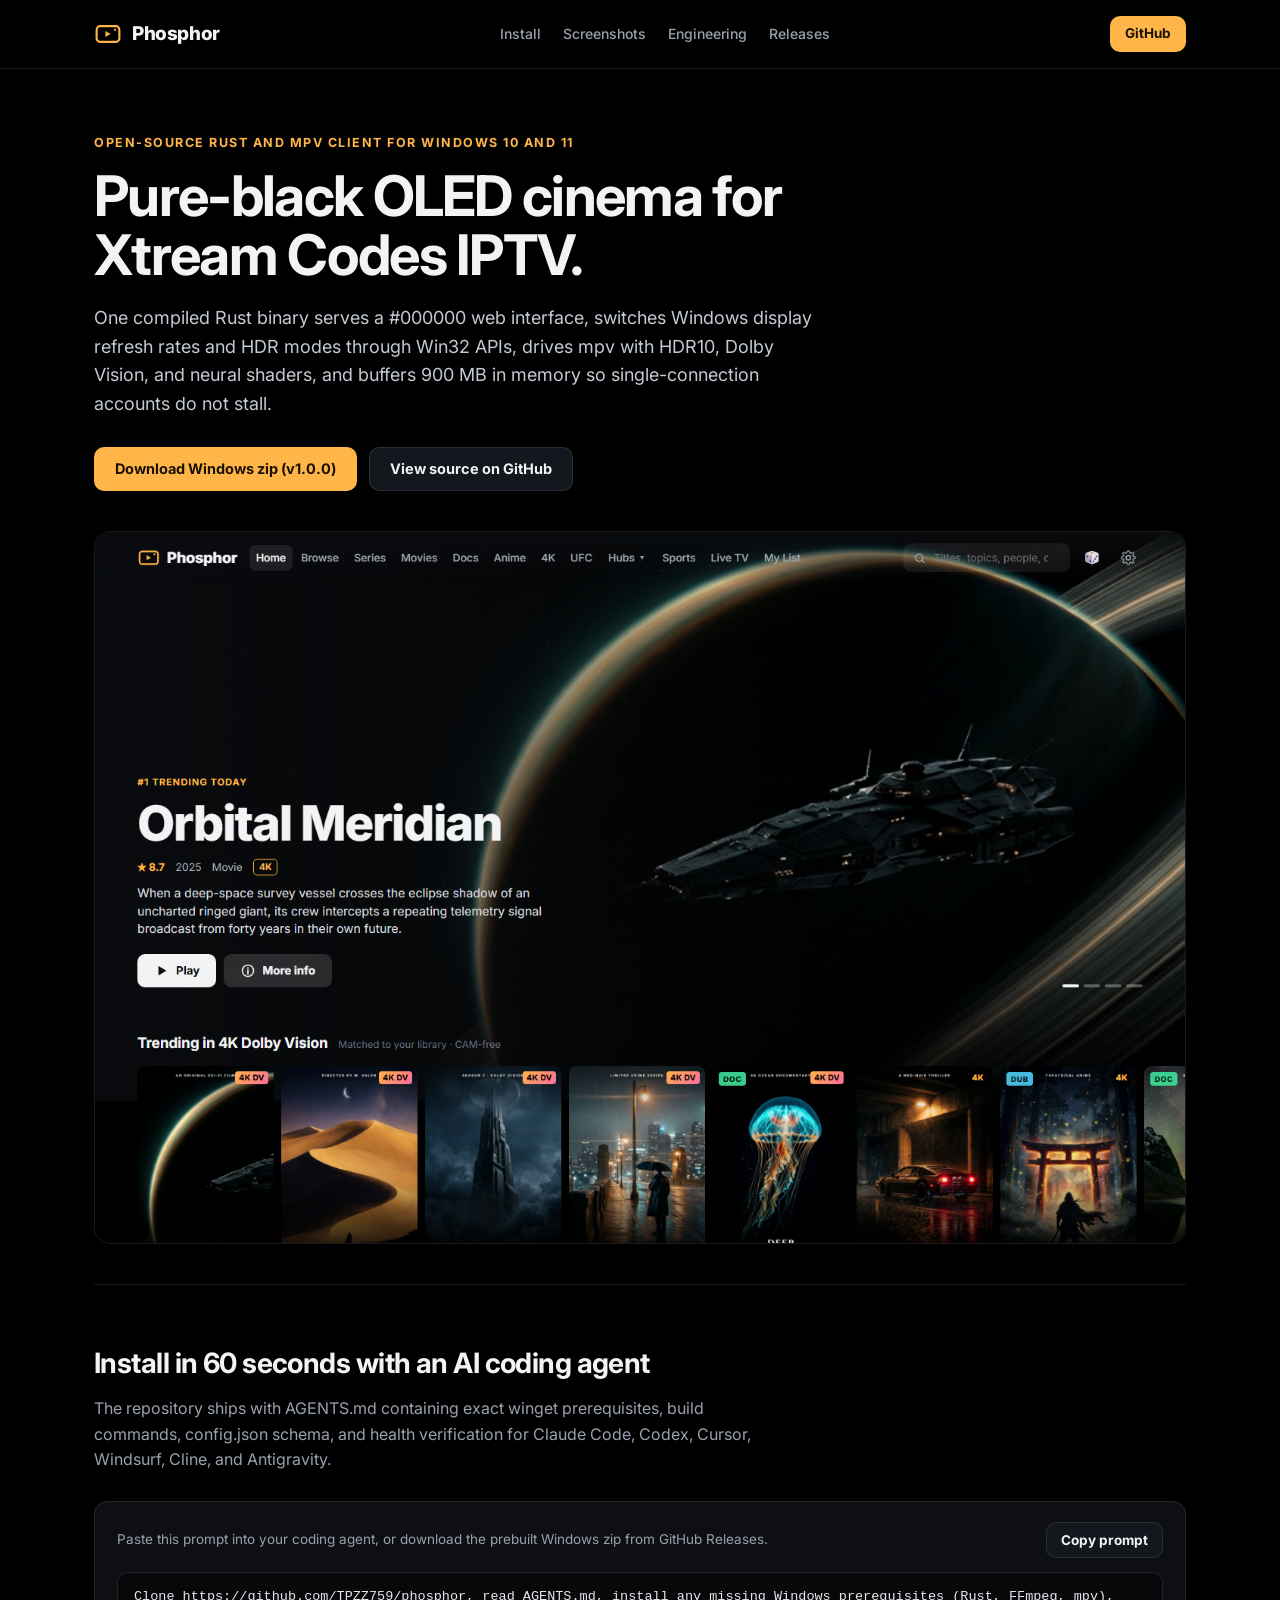
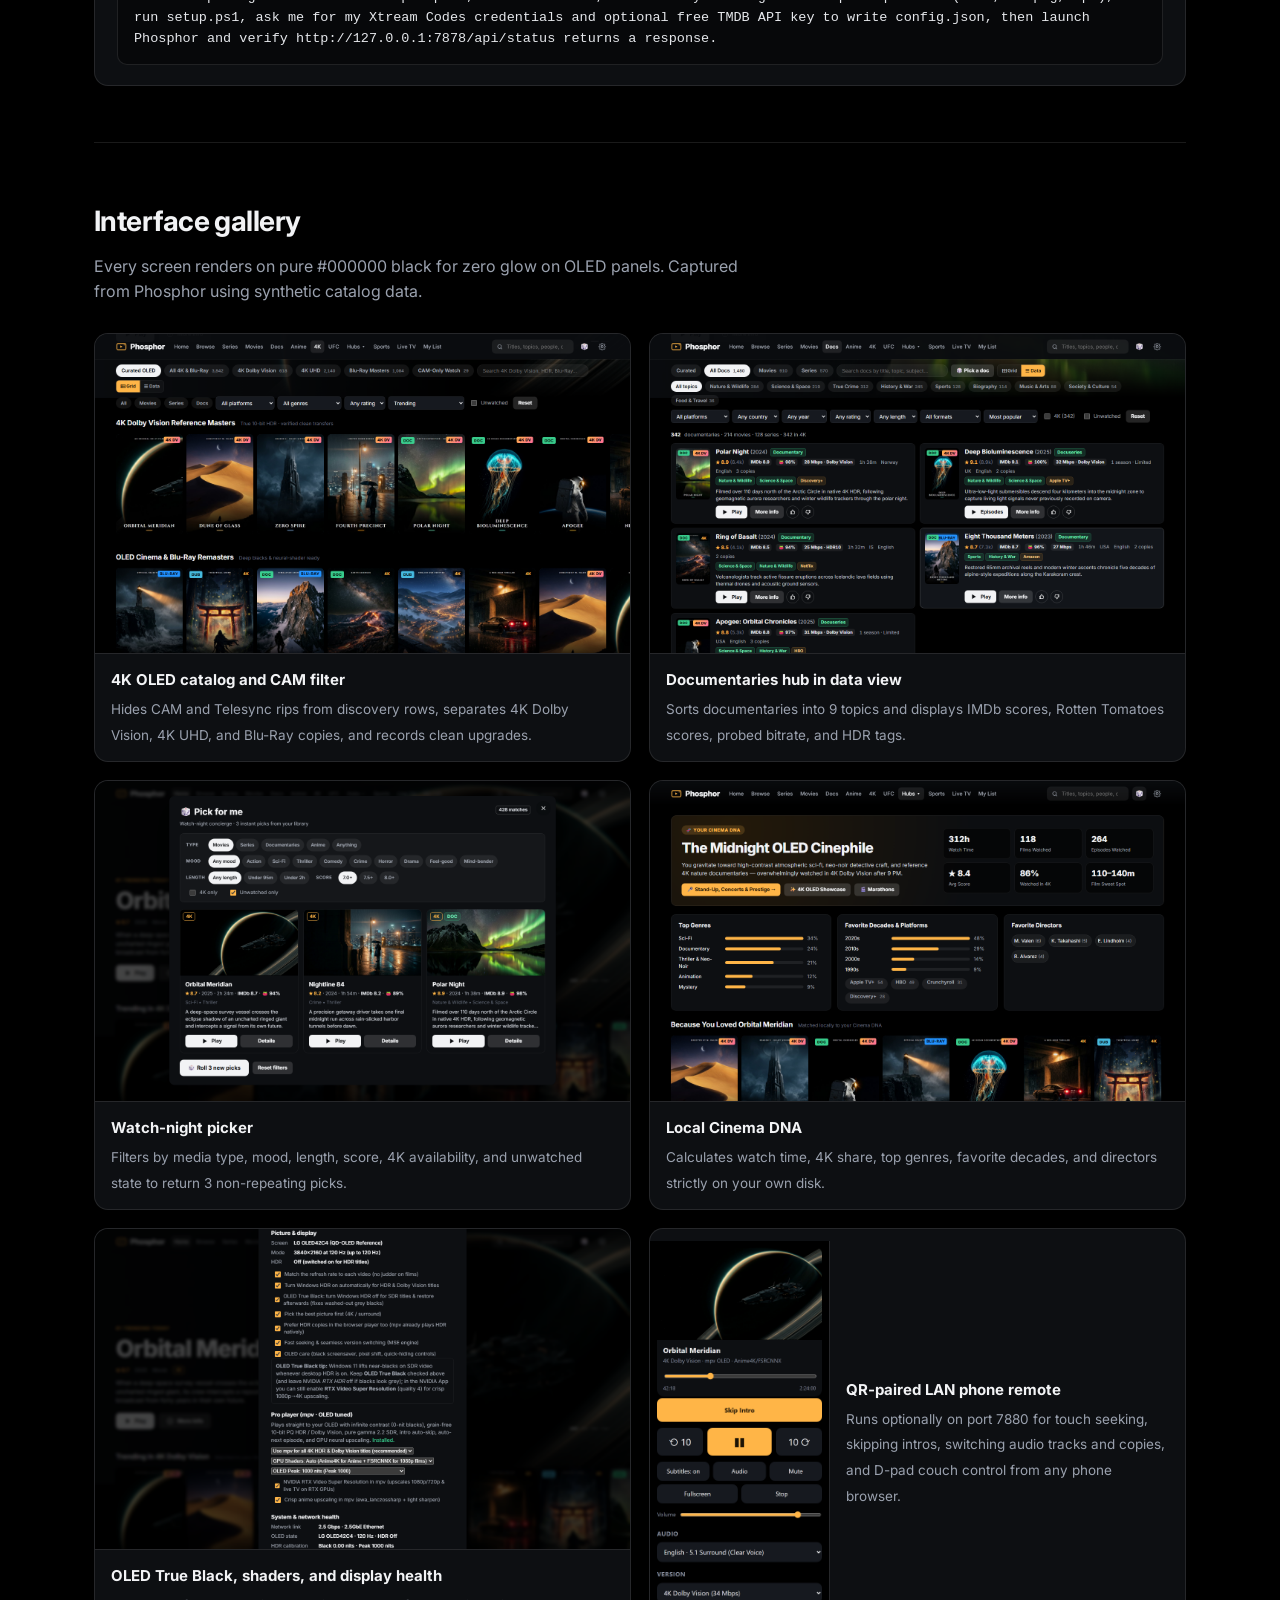
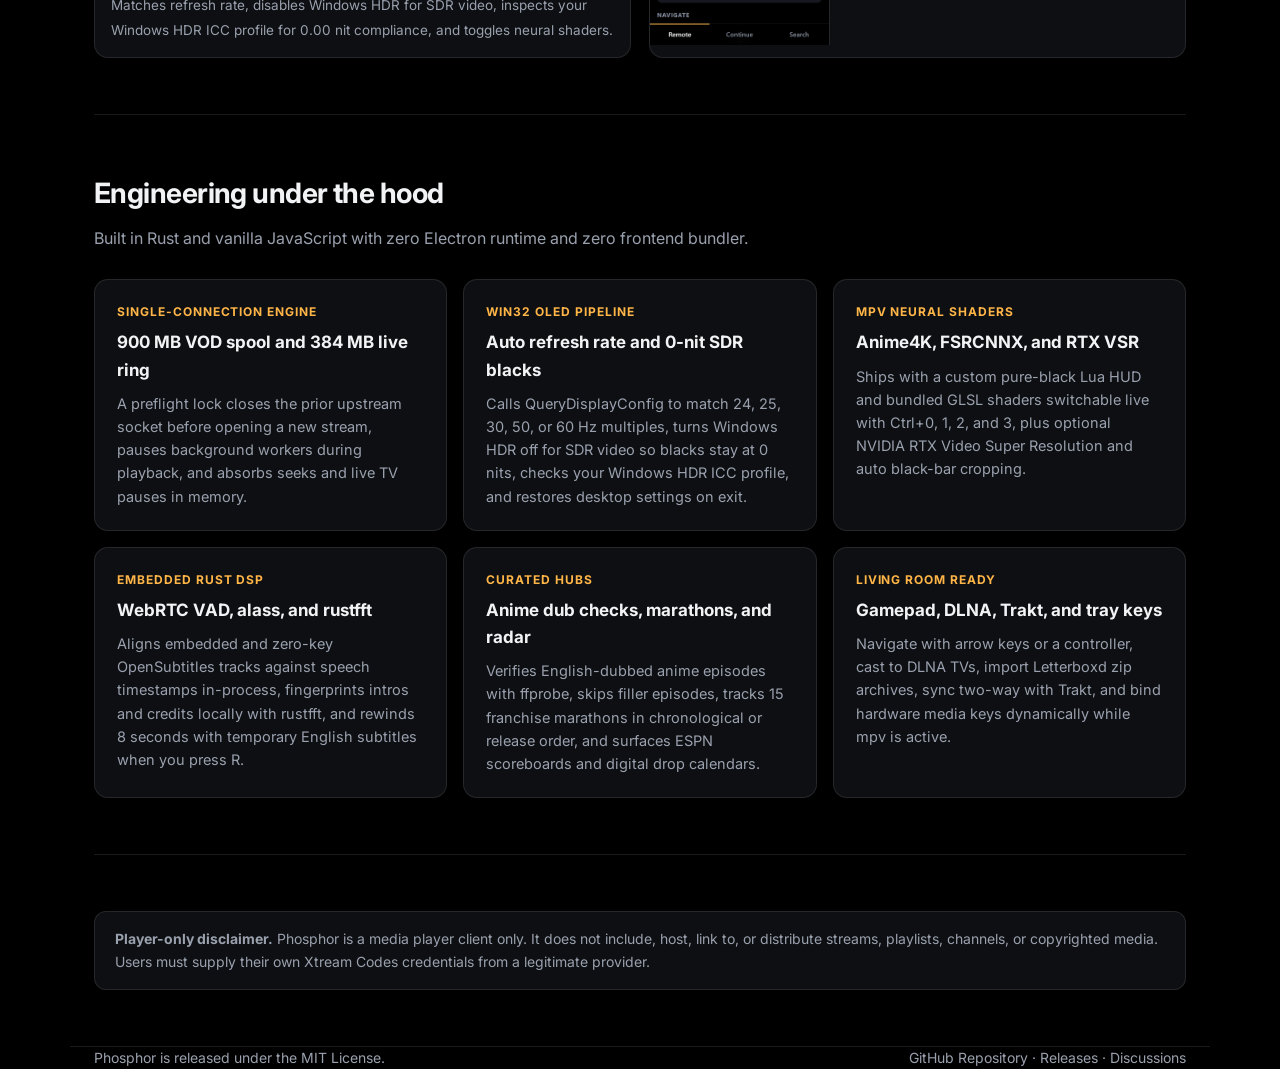
==== docs/index.html @ 3567c210 "Add GitHub Pages landing page, robots.txt, and sitemap.xml" ====
<!doctype html>
<html lang="en">
<head>
  <meta charset="utf-8">
  <meta name="viewport" content="width=device-width, initial-scale=1">
  <title>Phosphor | Pure-Black OLED Windows Player for Xtream Codes IPTV</title>
  <meta name="description" content="Phosphor is an open-source Windows OLED front-end for Xtream Codes IPTV built with a single Rust binary, Win32 refresh-rate and HDR switching, mpv neural shaders, a 900 MB single-connection spool, and embedded VAD/alass subtitle sync.">
  <link rel="canonical" href="https://tpzz759.github.io/phosphor/">
  <link rel="icon" href="assets/logo.svg" type="image/svg+xml">
  <meta name="theme-color" content="#000000">
  <meta property="og:type" content="website">
  <meta property="og:url" content="https://tpzz759.github.io/phosphor/">
  <meta property="og:title" content="Phosphor | Pure-Black OLED Windows Player for Xtream Codes IPTV">
  <meta property="og:description" content="Single-binary Rust backend, pure #000000 web UI, native Windows refresh-rate and HDR switching, mpv HDR10/Dolby Vision with Anime4K and FSRCNNX shaders, and a 900 MB single-connection spool.">
  <meta property="og:image" content="https://tpzz759.github.io/phosphor/assets/banner.png">
  <meta name="twitter:card" content="summary_large_image">
  <meta name="twitter:title" content="Phosphor | Pure-Black OLED Windows Player for Xtream Codes IPTV">
  <meta name="twitter:description" content="Open-source Rust and mpv OLED front-end for Xtream Codes IPTV on Windows 10 and 11.">
  <meta name="twitter:image" content="https://tpzz759.github.io/phosphor/assets/banner.png">
  <script type="application/ld+json">
  {
    "@context": "https://schema.org",
    "@type": "SoftwareApplication",
    "name": "Phosphor",
    "operatingSystem": "Windows 10, Windows 11",
    "applicationCategory": "MultimediaApplication",
    "softwareVersion": "1.0.0",
    "license": "https://opensource.org/licenses/MIT",
    "url": "https://tpzz759.github.io/phosphor/",
    "downloadUrl": "https://github.com/TPZZ759/phosphor/releases/latest",
    "codeRepository": "https://github.com/TPZZ759/phosphor",
    "description": "Local Windows OLED front-end for Xtream Codes IPTV built in Rust with native Win32 refresh-rate and HDR switching, mpv neural shaders, a 900 MB single-connection spool, and embedded WebRTC VAD and alass subtitle alignment.",
    "offers": {
      "@type": "Offer",
      "price": "0",
      "priceCurrency": "USD"
    }
  }
  </script>
  <link rel="preconnect" href="https://fonts.googleapis.com">
  <link rel="stylesheet" href="https://fonts.googleapis.com/css2?family=Inter:wght@400;500;600;700;800&display=swap">
  <style>
    :root {
      --bg: #000000;
      --surface: #0d0f12;
      --surface-2: #14171d;
      --line: rgba(255,255,255,.10);
      --text: #f2f3f5;
      --muted: #9aa1ae;
      --accent: #ffb547;
      --accent-ink: #1b1204;
      --ok: #3ddc97;
    }
    * { box-sizing: border-box; }
    html, body { margin: 0; background: var(--bg); color: var(--text); font: 16px/1.6 Inter, system-ui, -apple-system, "Segoe UI", sans-serif; -webkit-font-smoothing: antialiased; }
    a { color: inherit; text-decoration: none; }
    img { display: block; max-width: 100%; }
    .wrap { max-width: 1140px; margin: 0 auto; padding: 0 24px; }
    header { position: sticky; top: 0; z-index: 20; background: rgba(0,0,0,.92); backdrop-filter: blur(10px); border-bottom: 1px solid var(--line); }
    .nav { display: flex; align-items: center; justify-content: space-between; height: 68px; gap: 16px; }
    .brand { display: flex; align-items: center; gap: 10px; font-weight: 800; font-size: 19px; letter-spacing: -.02em; }
    .brand svg { width: 28px; height: 28px; color: var(--accent); }
    .links { display: flex; gap: 22px; color: var(--muted); font-size: 14px; font-weight: 500; }
    .links a:hover { color: var(--text); }
    .btns { display: flex; flex-wrap: wrap; gap: 12px; align-items: center; }
    .btn { display: inline-flex; align-items: center; gap: 8px; height: 44px; padding: 0 20px; border-radius: 10px; font-weight: 700; font-size: 14.5px; border: 1px solid transparent; cursor: pointer; font-family: inherit; }
    .btn-primary { background: var(--accent); color: var(--accent-ink); }
    .btn-primary:hover { filter: brightness(1.06); }
    .btn-ghost { background: var(--surface-2); color: var(--text); border-color: var(--line); }
    .btn-ghost:hover { border-color: rgba(255,255,255,.26); }
    .btn-sm { height: 36px; padding: 0 14px; font-size: 13.5px; }

    .hero { padding: 64px 0 40px; }
    .kicker { color: var(--accent); font-size: 12.5px; font-weight: 700; letter-spacing: .12em; text-transform: uppercase; margin-bottom: 14px; }
    h1 { font-size: clamp(34px, 5vw, 56px); line-height: 1.06; letter-spacing: -.03em; margin: 0 0 18px; max-width: 820px; }
    .lead { color: #c4cad4; font-size: 18px; max-width: 720px; margin: 0 0 28px; }
    .hero-img { margin-top: 40px; border-radius: 16px; border: 1px solid var(--line); overflow: hidden; box-shadow: 0 24px 80px rgba(0,0,0,.85); }

    section { padding: 56px 0; border-top: 1px solid var(--line); }
    h2 { font-size: 28px; letter-spacing: -.02em; margin: 0 0 10px; }
    .sub { color: var(--muted); margin: 0 0 28px; max-width: 680px; }

    .prompt-box { background: var(--surface); border: 1px solid var(--line); border-radius: 14px; padding: 20px 22px; display: flex; flex-direction: column; gap: 14px; }
    .prompt-box pre { margin: 0; white-space: pre-wrap; font: 13.5px/1.55 ui-monospace, SFMono-Regular, Menlo, Consolas, monospace; color: #e5e7eb; background: #07080a; border: 1px solid var(--line); border-radius: 10px; padding: 14px 16px; }
    .prompt-head { display: flex; align-items: center; justify-content: space-between; gap: 12px; flex-wrap: wrap; }
    .prompt-head span { font-size: 13.5px; color: var(--muted); }

    .grid { display: grid; grid-template-columns: repeat(auto-fit, minmax(300px, 1fr)); gap: 16px; }
    .card { background: var(--surface); border: 1px solid var(--line); border-radius: 14px; padding: 22px; }
    .card h3 { font-size: 17px; margin: 0 0 8px; color: var(--text); }
    .card p { margin: 0; color: var(--muted); font-size: 14.5px; }
    .stat { color: var(--accent); font-size: 12px; font-weight: 700; letter-spacing: .08em; text-transform: uppercase; margin-bottom: 8px; }

    .shots { display: grid; grid-template-columns: repeat(2, 1fr); gap: 18px; }
    .shot { background: var(--surface); border: 1px solid var(--line); border-radius: 14px; overflow: hidden; }
    .shot img { width: 100%; height: auto; border-bottom: 1px solid var(--line); }
    .shot .cap { padding: 14px 16px; }
    .shot b { display: block; font-size: 15px; margin-bottom: 4px; }
    .shot span { color: var(--muted); font-size: 13.5px; }
    .shot.remote-card { display: grid; grid-template-columns: 180px 1fr; align-items: center; }
    .shot.remote-card img { border-bottom: 0; border-right: 1px solid var(--line); }

    .notice { background: var(--surface); border: 1px solid var(--line); border-radius: 12px; padding: 16px 20px; color: var(--muted); font-size: 14px; }
    footer { padding: 40px 0 56px; border-top: 1px solid var(--line); color: var(--muted); font-size: 14px; display: flex; justify-content: space-between; flex-wrap: wrap; gap: 12px; }
    @media (max-width: 820px) {
      .shots { grid-template-columns: 1fr; }
      .shot.remote-card { grid-template-columns: 1fr; }
      .shot.remote-card img { max-width: 240px; margin: 16px auto 0; border: 1px solid var(--line); border-radius: 12px; }
      .links { display: none; }
    }
  </style>
</head>
<body>
  <header>
    <div class="wrap nav">
      <a class="brand" href="#">
        <svg viewBox="0 0 32 32" aria-hidden="true"><rect x="3" y="7" width="26" height="18" rx="4" fill="none" stroke="currentColor" stroke-width="2.4"/><path d="M13 12.5v7l6-3.5z" fill="currentColor"/><circle cx="24" cy="11.2" r="1.3" fill="currentColor"/></svg>
        <span>Phosphor</span>
      </a>
      <nav class="links">
        <a href="#install">Install</a>
        <a href="#screenshots">Screenshots</a>
        <a href="#specs">Engineering</a>
        <a href="https://github.com/TPZZ759/phosphor/releases">Releases</a>
      </nav>
      <div class="btns">
        <a class="btn btn-primary btn-sm" href="https://github.com/TPZZ759/phosphor">GitHub</a>
      </div>
    </div>
  </header>

  <main class="wrap">
    <div class="hero">
      <div class="kicker">Open-source Rust and mpv client for Windows 10 and 11</div>
      <h1>Pure-black OLED cinema for Xtream Codes IPTV.</h1>
      <p class="lead">One compiled Rust binary serves a #000000 web interface, switches Windows display refresh rates and HDR modes through Win32 APIs, drives mpv with HDR10, Dolby Vision, and neural shaders, and buffers 900 MB in memory so single-connection accounts do not stall.</p>
      <div class="btns">
        <a class="btn btn-primary" href="https://github.com/TPZZ759/phosphor/releases/latest">Download Windows zip (v1.0.0)</a>
        <a class="btn btn-ghost" href="https://github.com/TPZZ759/phosphor">View source on GitHub</a>
      </div>
      <div class="hero-img">
        <img src="assets/screenshots/01-home.png" alt="Phosphor pure-black OLED home screen">
      </div>
    </div>

    <section id="install">
      <h2>Install in 60 seconds with an AI coding agent</h2>
      <p class="sub">The repository ships with AGENTS.md containing exact winget prerequisites, build commands, config.json schema, and health verification for Claude Code, Codex, Cursor, Windsurf, Cline, and Antigravity.</p>
      <div class="prompt-box">
        <div class="prompt-head">
          <span>Paste this prompt into your coding agent, or download the prebuilt Windows zip from GitHub Releases.</span>
          <button class="btn btn-ghost btn-sm" id="copyBtn" type="button">Copy prompt</button>
        </div>
        <pre id="aiPrompt">Clone https://github.com/TPZZ759/phosphor, read AGENTS.md, install any missing Windows prerequisites (Rust, FFmpeg, mpv), run setup.ps1, ask me for my Xtream Codes credentials and optional free TMDB API key to write config.json, then launch Phosphor and verify http://127.0.0.1:7878/api/status returns a response.</pre>
      </div>
    </section>

    <section id="screenshots">
      <h2>Interface gallery</h2>
      <p class="sub">Every screen renders on pure #000000 black for zero glow on OLED panels. Captured from Phosphor using synthetic catalog data.</p>
      <div class="shots">
        <article class="shot">
          <img src="assets/screenshots/02-4k-showcase.png" alt="Phosphor 4K OLED catalog and CAM filter" loading="lazy">
          <div class="cap">
            <b>4K OLED catalog and CAM filter</b>
            <span>Hides CAM and Telesync rips from discovery rows, separates 4K Dolby Vision, 4K UHD, and Blu-Ray copies, and records clean upgrades.</span>
          </div>
        </article>
        <article class="shot">
          <img src="assets/screenshots/03-docs-hub.png" alt="Phosphor Documentaries hub in data view" loading="lazy">
          <div class="cap">
            <b>Documentaries hub in data view</b>
            <span>Sorts documentaries into 9 topics and displays IMDb scores, Rotten Tomatoes scores, probed bitrate, and HDR tags.</span>
          </div>
        </article>
        <article class="shot">
          <img src="assets/screenshots/04-concierge.png" alt="Phosphor watch-night picker" loading="lazy">
          <div class="cap">
            <b>Watch-night picker</b>
            <span>Filters by media type, mood, length, score, 4K availability, and unwatched state to return 3 non-repeating picks.</span>
          </div>
        </article>
        <article class="shot">
          <img src="assets/screenshots/05-cinema-dna.png" alt="Phosphor local Cinema DNA stats" loading="lazy">
          <div class="cap">
            <b>Local Cinema DNA</b>
            <span>Calculates watch time, 4K share, top genres, favorite decades, and directors strictly on your own disk.</span>
          </div>
        </article>
        <article class="shot">
          <img src="assets/screenshots/06-oled-settings.png" alt="Phosphor OLED display and neural shader settings" loading="lazy">
          <div class="cap">
            <b>OLED True Black, shaders, and display health</b>
            <span>Matches refresh rate, disables Windows HDR for SDR video, inspects your Windows HDR ICC profile for 0.00 nit compliance, and toggles neural shaders.</span>
          </div>
        </article>
        <article class="shot remote-card">
          <img src="assets/screenshots/07-phone-remote.png" alt="Phosphor QR-paired Wi-Fi phone remote" loading="lazy">
          <div class="cap">
            <b>QR-paired LAN phone remote</b>
            <span>Runs optionally on port 7880 for touch seeking, skipping intros, switching audio tracks and copies, and D-pad couch control from any phone browser.</span>
          </div>
        </article>
      </div>
    </section>

    <section id="specs">
      <h2>Engineering under the hood</h2>
      <p class="sub">Built in Rust and vanilla JavaScript with zero Electron runtime and zero frontend bundler.</p>
      <div class="grid">
        <div class="card">
          <div class="stat">Single-connection engine</div>
          <h3>900 MB VOD spool and 384 MB live ring</h3>
          <p>A preflight lock closes the prior upstream socket before opening a new stream, pauses background workers during playback, and absorbs seeks and live TV pauses in memory.</p>
        </div>
        <div class="card">
          <div class="stat">Win32 OLED pipeline</div>
          <h3>Auto refresh rate and 0-nit SDR blacks</h3>
          <p>Calls QueryDisplayConfig to match 24, 25, 30, 50, or 60 Hz multiples, turns Windows HDR off for SDR video so blacks stay at 0 nits, checks your Windows HDR ICC profile, and restores desktop settings on exit.</p>
        </div>
        <div class="card">
          <div class="stat">mpv neural shaders</div>
          <h3>Anime4K, FSRCNNX, and RTX VSR</h3>
          <p>Ships with a custom pure-black Lua HUD and bundled GLSL shaders switchable live with Ctrl+0, 1, 2, and 3, plus optional NVIDIA RTX Video Super Resolution and auto black-bar cropping.</p>
        </div>
        <div class="card">
          <div class="stat">Embedded Rust DSP</div>
          <h3>WebRTC VAD, alass, and rustfft</h3>
          <p>Aligns embedded and zero-key OpenSubtitles tracks against speech timestamps in-process, fingerprints intros and credits locally with rustfft, and rewinds 8 seconds with temporary English subtitles when you press R.</p>
        </div>
        <div class="card">
          <div class="stat">Curated hubs</div>
          <h3>Anime dub checks, marathons, and radar</h3>
          <p>Verifies English-dubbed anime episodes with ffprobe, skips filler episodes, tracks 15 franchise marathons in chronological or release order, and surfaces ESPN scoreboards and digital drop calendars.</p>
        </div>
        <div class="card">
          <div class="stat">Living room ready</div>
          <h3>Gamepad, DLNA, Trakt, and tray keys</h3>
          <p>Navigate with arrow keys or a controller, cast to DLNA TVs, import Letterboxd zip archives, sync two-way with Trakt, and bind hardware media keys dynamically while mpv is active.</p>
        </div>
      </div>
    </section>

    <section>
      <div class="notice">
        <strong>Player-only disclaimer.</strong> Phosphor is a media player client only. It does not include, host, link to, or distribute streams, playlists, channels, or copyrighted media. Users must supply their own Xtream Codes credentials from a legitimate provider.
      </div>
    </section>
  </main>

  <footer class="wrap">
    <span>Phosphor is released under the MIT License.</span>
    <span><a href="https://github.com/TPZZ759/phosphor">GitHub Repository</a> · <a href="https://github.com/TPZZ759/phosphor/releases">Releases</a> · <a href="https://github.com/TPZZ759/phosphor/discussions">Discussions</a></span>
  </footer>

  <script>
    document.getElementById('copyBtn').onclick = async () => {
      const txt = document.getElementById('aiPrompt').textContent;
      await navigator.clipboard.writeText(txt);
      const b = document.getElementById('copyBtn');
      b.textContent = 'Copied';
      setTimeout(() => { b.textContent = 'Copy prompt'; }, 2000);
    };
  </script>
</body>
</html>
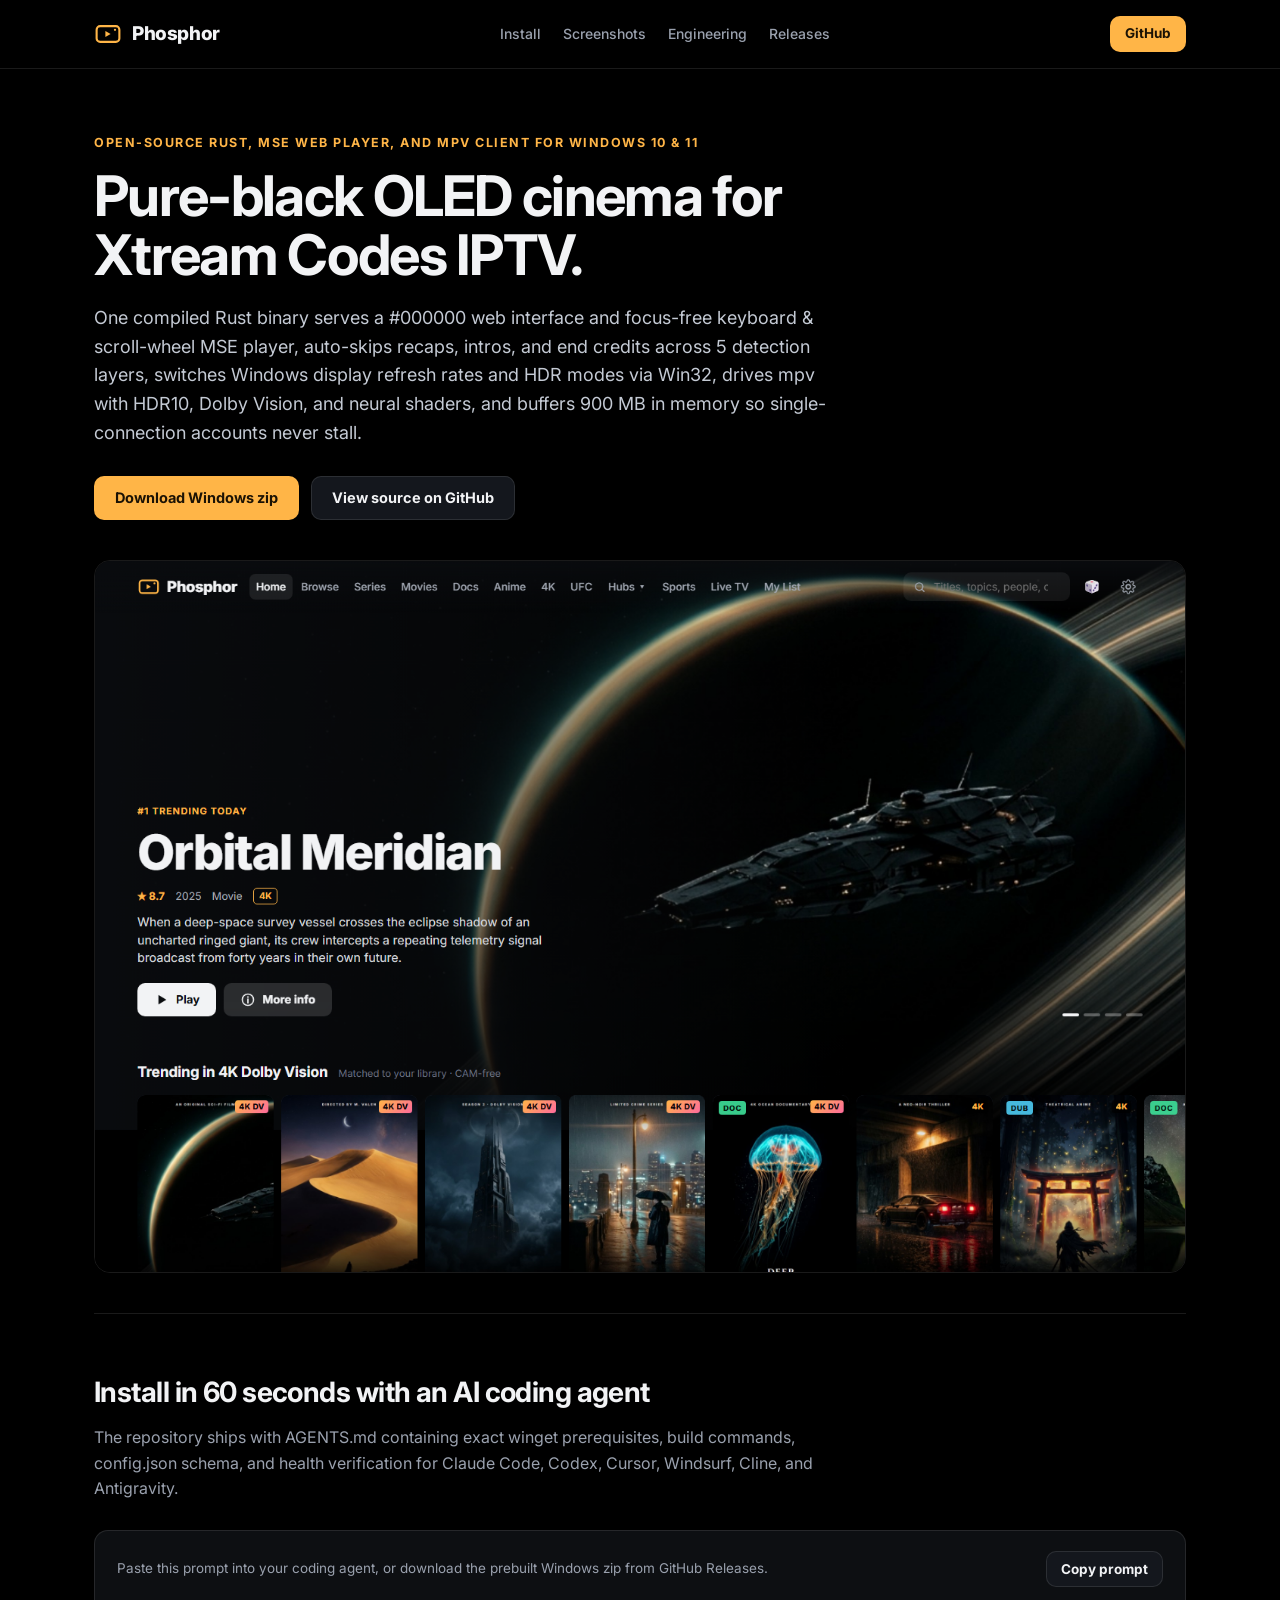
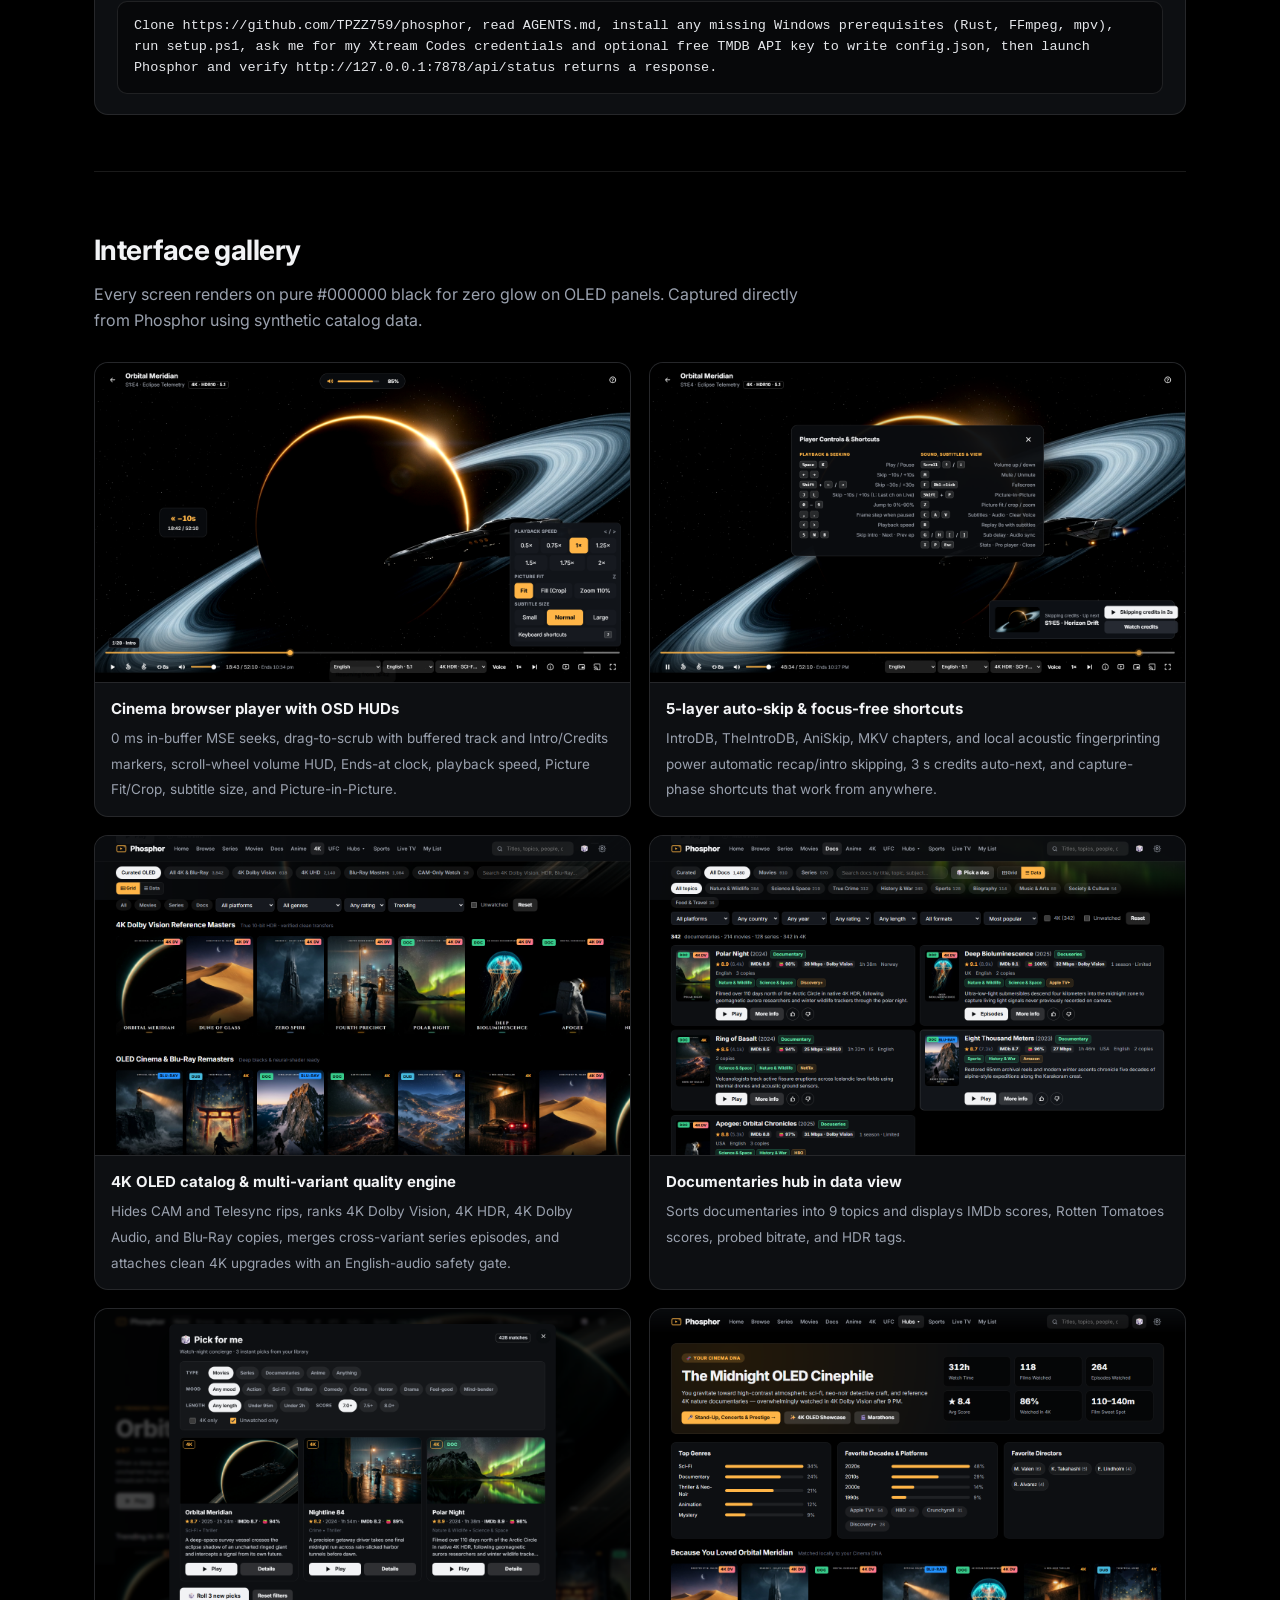
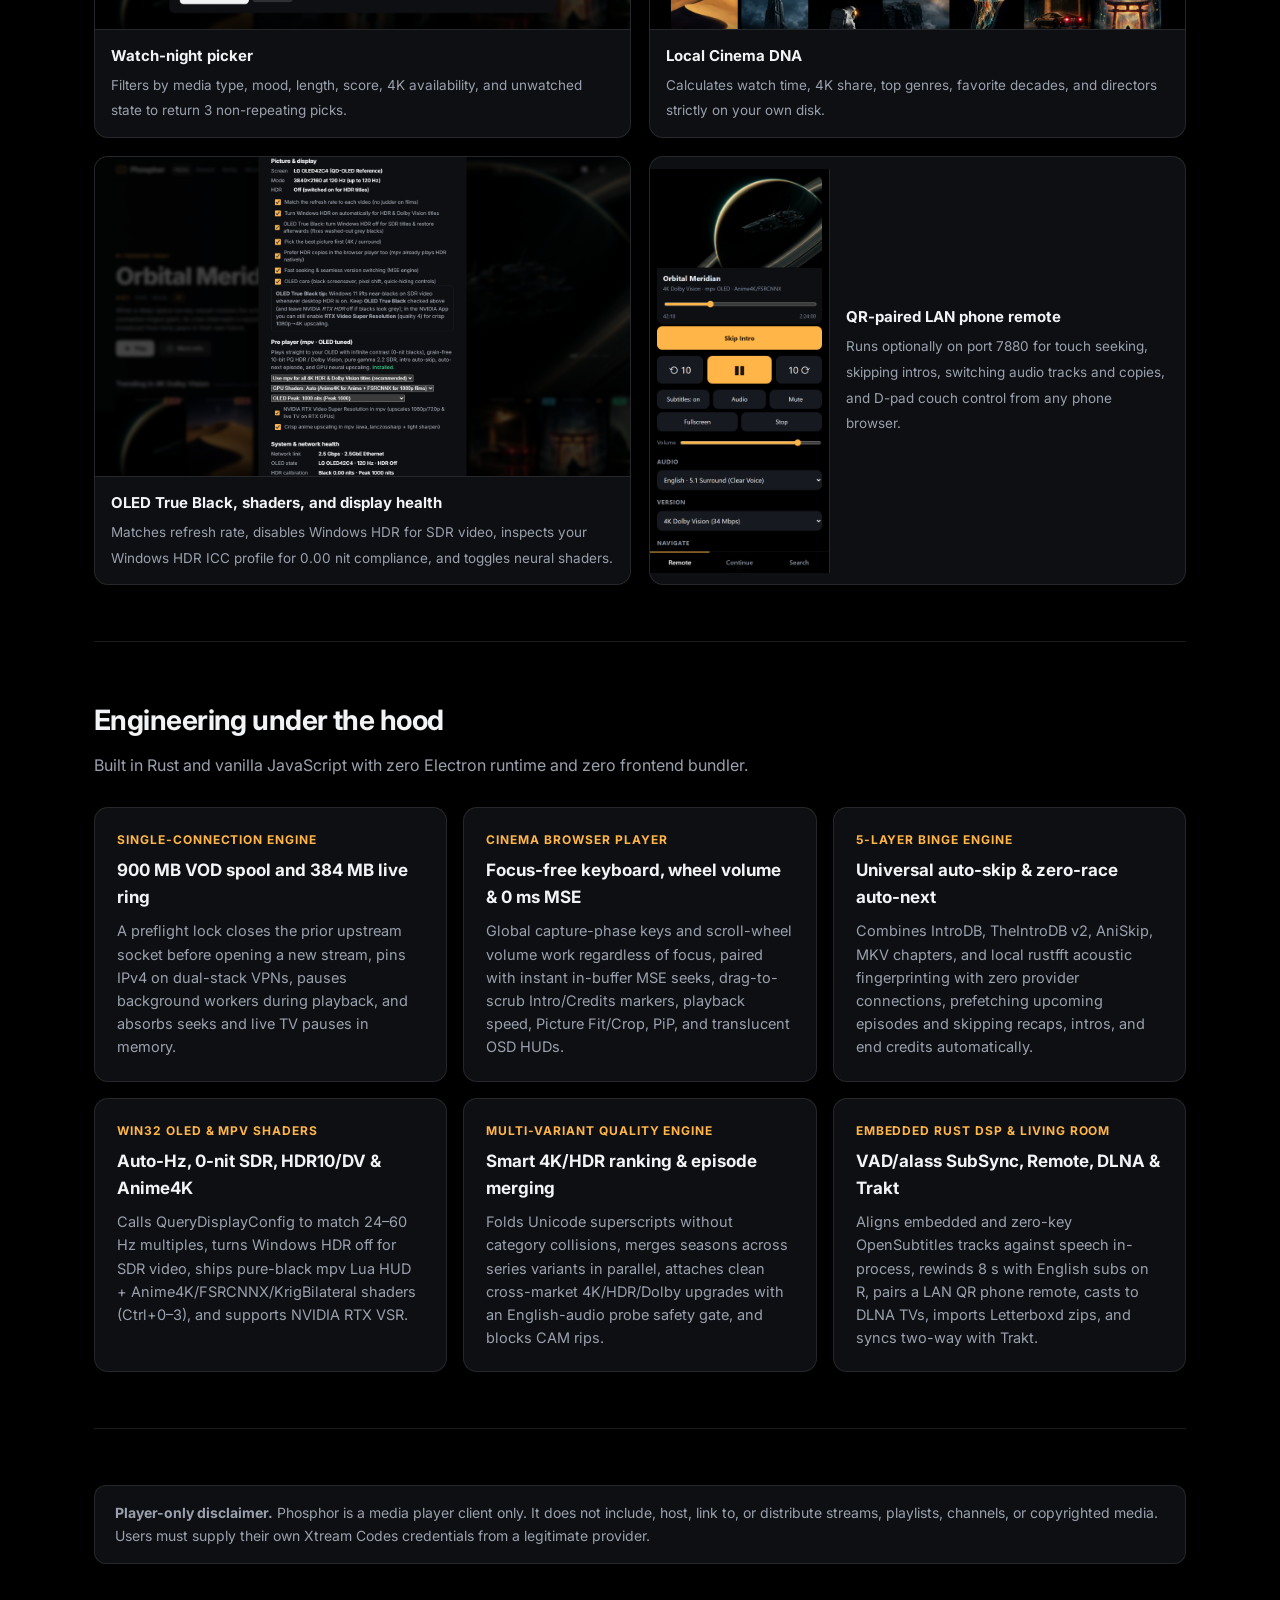
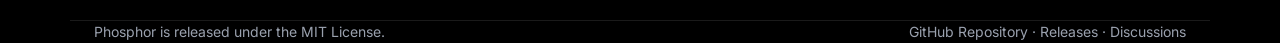
==== commit 2546aab0: "Refresh GitHub Pages, README, banner, and add cinema web player & auto-skip screenshots" ====
--- a/docs/index.html
+++ b/docs/index.html
@@ -4,18 +4,18 @@
   <meta charset="utf-8">
   <meta name="viewport" content="width=device-width, initial-scale=1">
   <title>Phosphor | Pure-Black OLED Windows Player for Xtream Codes IPTV</title>
-  <meta name="description" content="Phosphor is an open-source Windows OLED front-end for Xtream Codes IPTV built with a single Rust binary, Win32 refresh-rate and HDR switching, mpv neural shaders, a 900 MB single-connection spool, and embedded VAD/alass subtitle sync.">
+  <meta name="description" content="Phosphor is an open-source Windows OLED cinema front-end for Xtream Codes IPTV in Rust — featuring a focus-free keyboard &amp; wheel MSE web player, 5-layer universal auto-skip/auto-next, Win32 auto-Hz/HDR, mpv neural shaders, a 900 MB single-connection spool, and embedded VAD/alass subtitle sync.">
   <link rel="canonical" href="https://tpzz759.github.io/phosphor/">
   <link rel="icon" href="assets/logo.svg" type="image/svg+xml">
   <meta name="theme-color" content="#000000">
   <meta property="og:type" content="website">
   <meta property="og:url" content="https://tpzz759.github.io/phosphor/">
   <meta property="og:title" content="Phosphor | Pure-Black OLED Windows Player for Xtream Codes IPTV">
-  <meta property="og:description" content="Single-binary Rust backend, pure #000000 web UI, native Windows refresh-rate and HDR switching, mpv HDR10/Dolby Vision with Anime4K and FSRCNNX shaders, and a 900 MB single-connection spool.">
+  <meta property="og:description" content="Single-binary Rust backend, pure #000000 OLED UI, focus-free MSE cinema web player, 5-layer auto-skip/auto-next, Win32 auto-Hz/HDR, mpv HDR10/Dolby Vision + Anime4K/FSRCNNX shaders, and a 900 MB single-connection spool.">
   <meta property="og:image" content="https://tpzz759.github.io/phosphor/assets/banner.png">
   <meta name="twitter:card" content="summary_large_image">
   <meta name="twitter:title" content="Phosphor | Pure-Black OLED Windows Player for Xtream Codes IPTV">
-  <meta name="twitter:description" content="Open-source Rust and mpv OLED front-end for Xtream Codes IPTV on Windows 10 and 11.">
+  <meta name="twitter:description" content="Open-source Rust, MSE web player, and mpv OLED cinema client for Xtream Codes IPTV on Windows 10 and 11.">
   <meta name="twitter:image" content="https://tpzz759.github.io/phosphor/assets/banner.png">
   <script type="application/ld+json">
   {
@@ -24,12 +24,11 @@
     "name": "Phosphor",
     "operatingSystem": "Windows 10, Windows 11",
     "applicationCategory": "MultimediaApplication",
-    "softwareVersion": "1.0.0",
     "license": "https://opensource.org/licenses/MIT",
     "url": "https://tpzz759.github.io/phosphor/",
     "downloadUrl": "https://github.com/TPZZ759/phosphor/releases/latest",
     "codeRepository": "https://github.com/TPZZ759/phosphor",
-    "description": "Local Windows OLED front-end for Xtream Codes IPTV built in Rust with native Win32 refresh-rate and HDR switching, mpv neural shaders, a 900 MB single-connection spool, and embedded WebRTC VAD and alass subtitle alignment.",
+    "description": "Local Windows OLED cinema front-end for Xtream Codes IPTV built in Rust with a focus-free keyboard and scroll-wheel MSE browser player, 5-layer universal auto-skip and auto-next, multi-variant 4K/HDR/Dolby catalog ranking, native Win32 refresh-rate and HDR switching, mpv neural shaders, a 900 MB single-connection spool, and embedded WebRTC VAD and alass subtitle alignment.",
     "offers": {
       "@type": "Offer",
       "price": "0",
@@ -73,12 +72,12 @@
     .hero { padding: 64px 0 40px; }
     .kicker { color: var(--accent); font-size: 12.5px; font-weight: 700; letter-spacing: .12em; text-transform: uppercase; margin-bottom: 14px; }
     h1 { font-size: clamp(34px, 5vw, 56px); line-height: 1.06; letter-spacing: -.03em; margin: 0 0 18px; max-width: 820px; }
-    .lead { color: #c4cad4; font-size: 18px; max-width: 720px; margin: 0 0 28px; }
+    .lead { color: #c4cad4; font-size: 18px; max-width: 740px; margin: 0 0 28px; }
     .hero-img { margin-top: 40px; border-radius: 16px; border: 1px solid var(--line); overflow: hidden; box-shadow: 0 24px 80px rgba(0,0,0,.85); }
 
     section { padding: 56px 0; border-top: 1px solid var(--line); }
     h2 { font-size: 28px; letter-spacing: -.02em; margin: 0 0 10px; }
-    .sub { color: var(--muted); margin: 0 0 28px; max-width: 680px; }
+    .sub { color: var(--muted); margin: 0 0 28px; max-width: 720px; }
 
     .prompt-box { background: var(--surface); border: 1px solid var(--line); border-radius: 14px; padding: 20px 22px; display: flex; flex-direction: column; gap: 14px; }
     .prompt-box pre { margin: 0; white-space: pre-wrap; font: 13.5px/1.55 ui-monospace, SFMono-Regular, Menlo, Consolas, monospace; color: #e5e7eb; background: #07080a; border: 1px solid var(--line); border-radius: 10px; padding: 14px 16px; }
@@ -131,11 +130,11 @@
 
   <main class="wrap">
     <div class="hero">
-      <div class="kicker">Open-source Rust and mpv client for Windows 10 and 11</div>
+      <div class="kicker">Open-source Rust, MSE web player, and mpv client for Windows 10 &amp; 11</div>
       <h1>Pure-black OLED cinema for Xtream Codes IPTV.</h1>
-      <p class="lead">One compiled Rust binary serves a #000000 web interface, switches Windows display refresh rates and HDR modes through Win32 APIs, drives mpv with HDR10, Dolby Vision, and neural shaders, and buffers 900 MB in memory so single-connection accounts do not stall.</p>
+      <p class="lead">One compiled Rust binary serves a #000000 web interface and focus-free keyboard &amp; scroll-wheel MSE player, auto-skips recaps, intros, and end credits across 5 detection layers, switches Windows display refresh rates and HDR modes via Win32, drives mpv with HDR10, Dolby Vision, and neural shaders, and buffers 900 MB in memory so single-connection accounts never stall.</p>
       <div class="btns">
-        <a class="btn btn-primary" href="https://github.com/TPZZ759/phosphor/releases/latest">Download Windows zip (v1.0.0)</a>
+        <a class="btn btn-primary" href="https://github.com/TPZZ759/phosphor/releases/latest">Download Windows zip</a>
         <a class="btn btn-ghost" href="https://github.com/TPZZ759/phosphor">View source on GitHub</a>
       </div>
       <div class="hero-img">
@@ -157,13 +156,27 @@
 
     <section id="screenshots">
       <h2>Interface gallery</h2>
-      <p class="sub">Every screen renders on pure #000000 black for zero glow on OLED panels. Captured from Phosphor using synthetic catalog data.</p>
+      <p class="sub">Every screen renders on pure #000000 black for zero glow on OLED panels. Captured directly from Phosphor using synthetic catalog data.</p>
       <div class="shots">
         <article class="shot">
+          <img src="assets/screenshots/08-web-player.png" alt="Phosphor cinema browser player with OSD HUDs and timeline markers" loading="lazy">
+          <div class="cap">
+            <b>Cinema browser player with OSD HUDs</b>
+            <span>0 ms in-buffer MSE seeks, drag-to-scrub with buffered track and Intro/Credits markers, scroll-wheel volume HUD, Ends-at clock, playback speed, Picture Fit/Crop, subtitle size, and Picture-in-Picture.</span>
+          </div>
+        </article>
+        <article class="shot">
+          <img src="assets/screenshots/09-autoskip-shortcuts.png" alt="Phosphor 5-layer universal auto-skip, 3-second credits countdown, and focus-free keyboard shortcuts" loading="lazy">
+          <div class="cap">
+            <b>5-layer auto-skip &amp; focus-free shortcuts</b>
+            <span>IntroDB, TheIntroDB, AniSkip, MKV chapters, and local acoustic fingerprinting power automatic recap/intro skipping, 3 s credits auto-next, and capture-phase shortcuts that work from anywhere.</span>
+          </div>
+        </article>
+        <article class="shot">
           <img src="assets/screenshots/02-4k-showcase.png" alt="Phosphor 4K OLED catalog and CAM filter" loading="lazy">
           <div class="cap">
-            <b>4K OLED catalog and CAM filter</b>
-            <span>Hides CAM and Telesync rips from discovery rows, separates 4K Dolby Vision, 4K UHD, and Blu-Ray copies, and records clean upgrades.</span>
+            <b>4K OLED catalog &amp; multi-variant quality engine</b>
+            <span>Hides CAM and Telesync rips, ranks 4K Dolby Vision, 4K HDR, 4K Dolby Audio, and Blu-Ray copies, merges cross-variant series episodes, and attaches clean 4K upgrades with an English-audio safety gate.</span>
           </div>
         </article>
         <article class="shot">
@@ -211,32 +224,32 @@
         <div class="card">
           <div class="stat">Single-connection engine</div>
           <h3>900 MB VOD spool and 384 MB live ring</h3>
-          <p>A preflight lock closes the prior upstream socket before opening a new stream, pauses background workers during playback, and absorbs seeks and live TV pauses in memory.</p>
-        </div>
-        <div class="card">
-          <div class="stat">Win32 OLED pipeline</div>
-          <h3>Auto refresh rate and 0-nit SDR blacks</h3>
-          <p>Calls QueryDisplayConfig to match 24, 25, 30, 50, or 60 Hz multiples, turns Windows HDR off for SDR video so blacks stay at 0 nits, checks your Windows HDR ICC profile, and restores desktop settings on exit.</p>
-        </div>
-        <div class="card">
-          <div class="stat">mpv neural shaders</div>
-          <h3>Anime4K, FSRCNNX, and RTX VSR</h3>
-          <p>Ships with a custom pure-black Lua HUD and bundled GLSL shaders switchable live with Ctrl+0, 1, 2, and 3, plus optional NVIDIA RTX Video Super Resolution and auto black-bar cropping.</p>
-        </div>
-        <div class="card">
-          <div class="stat">Embedded Rust DSP</div>
-          <h3>WebRTC VAD, alass, and rustfft</h3>
-          <p>Aligns embedded and zero-key OpenSubtitles tracks against speech timestamps in-process, fingerprints intros and credits locally with rustfft, and rewinds 8 seconds with temporary English subtitles when you press R.</p>
-        </div>
-        <div class="card">
-          <div class="stat">Curated hubs</div>
-          <h3>Anime dub checks, marathons, and radar</h3>
-          <p>Verifies English-dubbed anime episodes with ffprobe, skips filler episodes, tracks 15 franchise marathons in chronological or release order, and surfaces ESPN scoreboards and digital drop calendars.</p>
-        </div>
-        <div class="card">
-          <div class="stat">Living room ready</div>
-          <h3>Gamepad, DLNA, Trakt, and tray keys</h3>
-          <p>Navigate with arrow keys or a controller, cast to DLNA TVs, import Letterboxd zip archives, sync two-way with Trakt, and bind hardware media keys dynamically while mpv is active.</p>
+          <p>A preflight lock closes the prior upstream socket before opening a new stream, pins IPv4 on dual-stack VPNs, pauses background workers during playback, and absorbs seeks and live TV pauses in memory.</p>
+        </div>
+        <div class="card">
+          <div class="stat">Cinema browser player</div>
+          <h3>Focus-free keyboard, wheel volume &amp; 0 ms MSE</h3>
+          <p>Global capture-phase keys and scroll-wheel volume work regardless of focus, paired with instant in-buffer MSE seeks, drag-to-scrub Intro/Credits markers, playback speed, Picture Fit/Crop, PiP, and translucent OSD HUDs.</p>
+        </div>
+        <div class="card">
+          <div class="stat">5-layer binge engine</div>
+          <h3>Universal auto-skip &amp; zero-race auto-next</h3>
+          <p>Combines IntroDB, TheIntroDB v2, AniSkip, MKV chapters, and local rustfft acoustic fingerprinting with zero provider connections, prefetching upcoming episodes and skipping recaps, intros, and end credits automatically.</p>
+        </div>
+        <div class="card">
+          <div class="stat">Win32 OLED &amp; mpv shaders</div>
+          <h3>Auto-Hz, 0-nit SDR, HDR10/DV &amp; Anime4K</h3>
+          <p>Calls QueryDisplayConfig to match 24–60 Hz multiples, turns Windows HDR off for SDR video, ships pure-black mpv Lua HUD + Anime4K/FSRCNNX/KrigBilateral shaders (Ctrl+0–3), and supports NVIDIA RTX VSR.</p>
+        </div>
+        <div class="card">
+          <div class="stat">Multi-variant quality engine</div>
+          <h3>Smart 4K/HDR ranking &amp; episode merging</h3>
+          <p>Folds Unicode superscripts without category collisions, merges seasons across series variants in parallel, attaches clean cross-market 4K/HDR/Dolby upgrades with an English-audio probe safety gate, and blocks CAM rips.</p>
+        </div>
+        <div class="card">
+          <div class="stat">Embedded Rust DSP &amp; living room</div>
+          <h3>VAD/alass SubSync, Remote, DLNA &amp; Trakt</h3>
+          <p>Aligns embedded and zero-key OpenSubtitles tracks against speech in-process, rewinds 8 s with English subs on R, pairs a LAN QR phone remote, casts to DLNA TVs, imports Letterboxd zips, and syncs two-way with Trakt.</p>
         </div>
       </div>
     </section>
